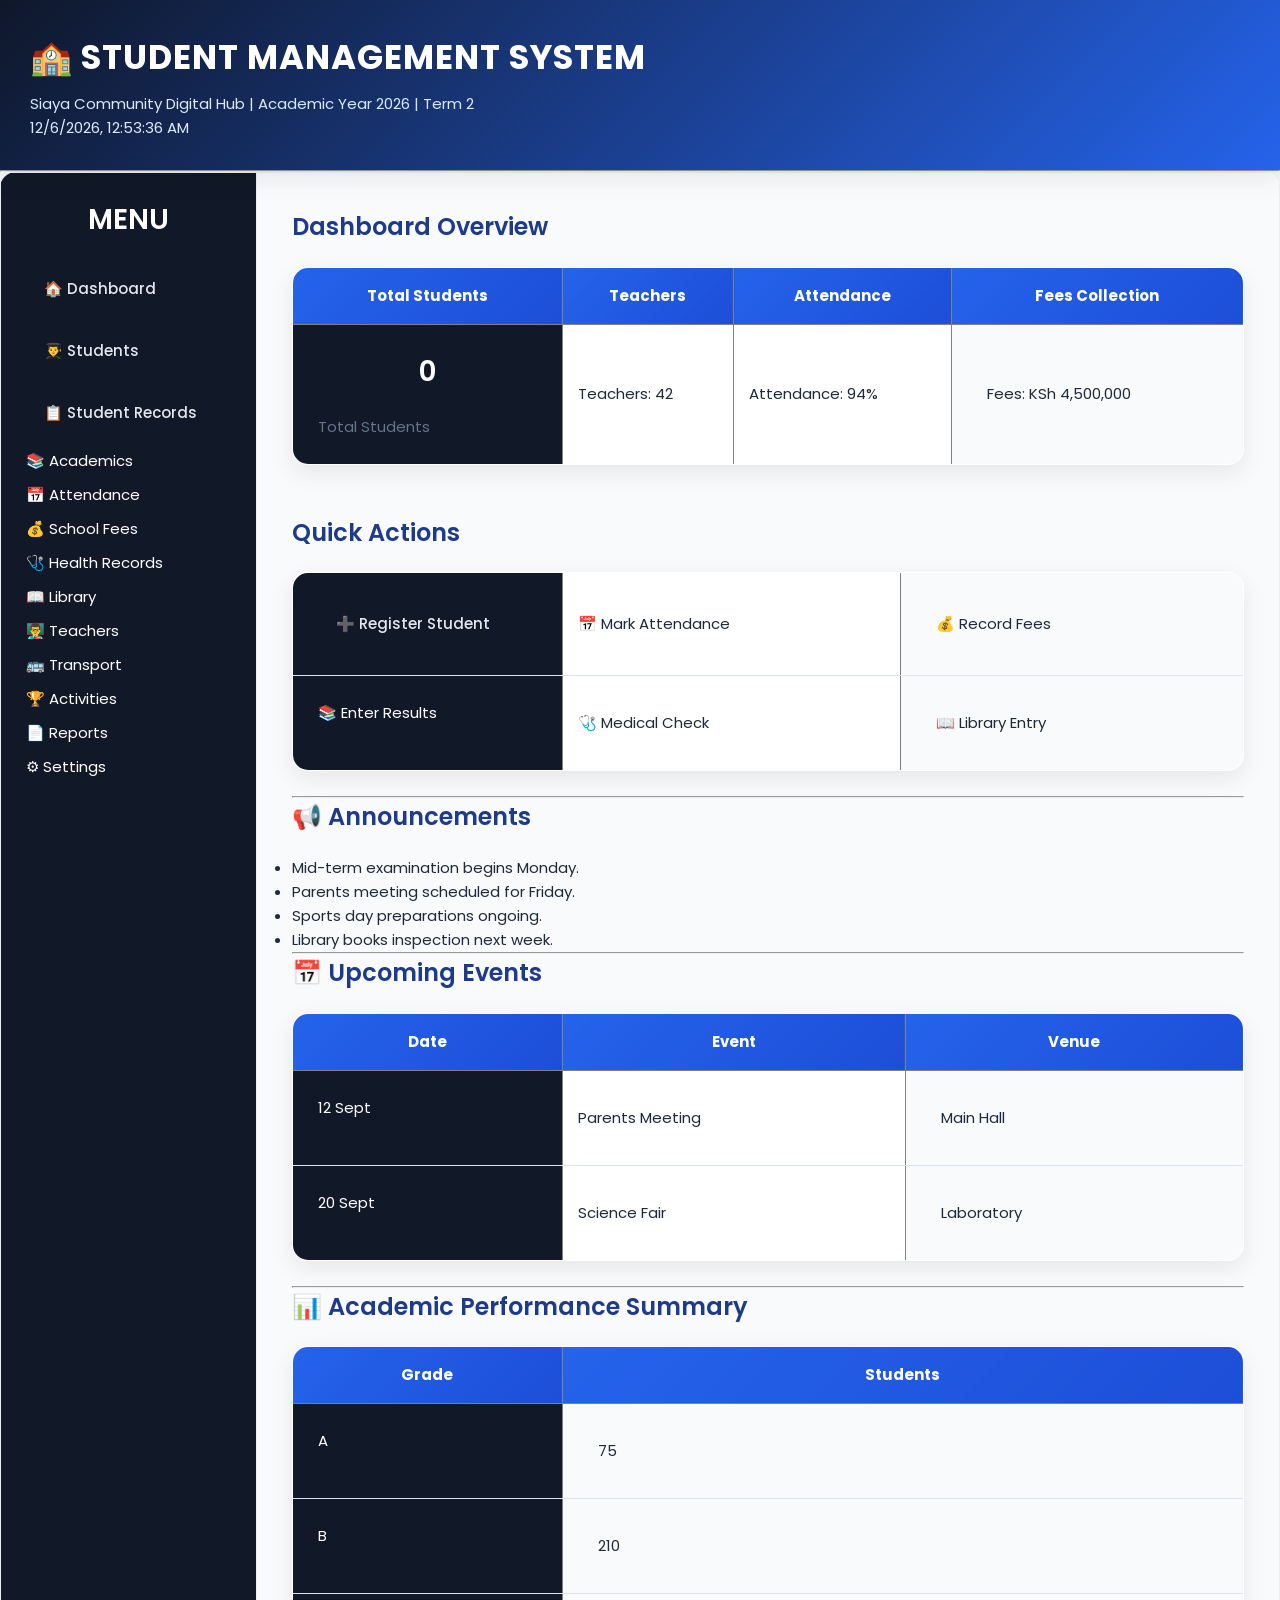
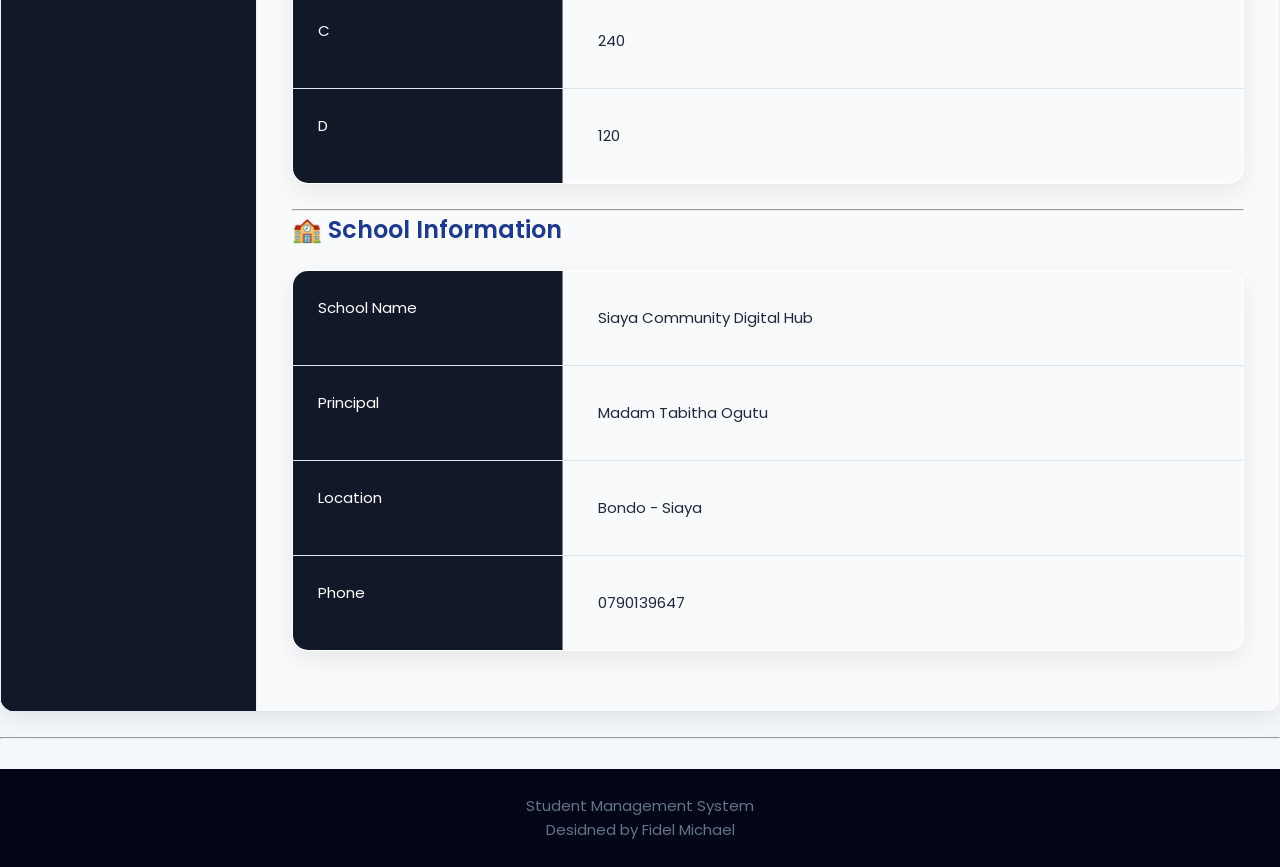
==== index.html @ 71d8a519 "first commit" ====
<!DOCTYPE html>
<html lang="en">

<head>

<meta charset="UTF-8">

<meta name="viewport" content="width=device-width, initial-scale=1.0">

<title>School Management System</title>

<link rel="stylesheet" href="style.css">

</head>


<body>


<!-- ================= HEADER ================= -->

<header>

<h1>🏫 STUDENT MANAGEMENT SYSTEM</h1>

<p>
Siaya Community Digital Hub |
Academic Year 2026 |
Term 2
</p>


<p id="currentDate"></p>



</header>


<hr>


<!-- ================= SIDEBAR ================= -->


<table width="100%" border="1">


<tr>


<td width="20%" valign="top">


<h2>MENU</h2>


<ul>

<li>
<a href="index.html">
🏠 Dashboard
</a>
</li>


<li>
<a href="student.html">
👨‍🎓 Students
</a>
</li>


<li>
<a href="student_records.html">
📋 Student Records
</a>
</li>


<li>
📚 Academics
</li>


<li>
📅 Attendance
</li>


<li>
💰 School Fees
</li>


<li>
🩺 Health Records
</li>


<li>
📖 Library
</li>


<li>
👨‍🏫 Teachers
</li>


<li>
🚌 Transport
</li>


<li>
🏆 Activities
</li>


<li>
📄 Reports
</li>


<li>
⚙ Settings
</li>


</ul>


</td>



<!-- ================= MAIN CONTENT ================= -->


<td width="80%" valign="top">


<h2>
Dashboard Overview
</h2>


<!-- STATISTICS -->


<table border="1" width="100%" cellpadding="10">


<tr>


<th>
Total Students
</th>


<th>
Teachers
</th>


<th>
Attendance
</th>


<th>
Fees Collection
</th>


</tr>



<tr>


<td>
    <h2 id="totalStudents">0</h2>

<p>Total Students</p>
</td>


<td>
Teachers: 42
</td>


<td>
Attendance: 94%
</td>


<td>
Fees: KSh 4,500,000
</td>


</tr>


</table>



<br>



<!-- QUICK ACTIONS -->


<h2>
Quick Actions
</h2>


<table border="1" width="100%" cellpadding="10">


<tr>


<td>
<a href="student.html">
➕ Register Student
</a>
</td>


<td>
📅 Mark Attendance
</td>


<td>
💰 Record Fees
</td>


</tr>



<tr>


<td>
📚 Enter Results
</td>


<td>
🩺 Medical Check
</td>


<td>
📖 Library Entry
</td>


</tr>


</table>



<hr>


<!-- ANNOUNCEMENTS -->


<h2>
📢 Announcements
</h2>


<ul>

<li>
Mid-term examination begins Monday.
</li>

<li>
Parents meeting scheduled for Friday.
</li>

<li>
Sports day preparations ongoing.
</li>

<li>
Library books inspection next week.
</li>


</ul>



<hr>



<!-- EVENTS -->


<h2>
📅 Upcoming Events
</h2>


<table border="1" width="100%">


<tr>

<th>Date</th>

<th>Event</th>

<th>Venue</th>

</tr>


<tr>

<td>
12 Sept
</td>

<td>
Parents Meeting
</td>

<td>
Main Hall
</td>

</tr>



<tr>

<td>
20 Sept
</td>

<td>
Science Fair
</td>

<td>
Laboratory
</td>

</tr>


</table>



<hr>



<!-- PERFORMANCE -->


<h2>
📊 Academic Performance Summary
</h2>



<table border="1" width="100%">


<tr>

<th>
Grade
</th>

<th>
Students
</th>

</tr>



<tr>

<td>
A
</td>

<td>
75
</td>


</tr>



<tr>

<td>
B
</td>

<td>
210
</td>


</tr>



<tr>

<td>
C
</td>

<td>
240
</td>


</tr>



<tr>

<td>
D
</td>

<td>
120
</td>


</tr>



</table>



<hr>



<!-- SCHOOL INFO -->


<h2>
🏫 School Information
</h2>



<table border="1" width="100%">


<tr>

<td>
School Name
</td>

<td>
Siaya Community Digital Hub 
</td>

</tr>


<tr>

<td>
Principal
</td>

<td>
Madam Tabitha Ogutu
</td>

</tr>


<tr>

<td>
Location
</td>

<td>
Bondo - Siaya
</td>

</tr>


<tr>

<td>
Phone
</td>

<td>
0790139647
</td>

</tr>



</table>




</td>

</tr>


</table>



<hr>



<footer>

<center>

<p>
Student Management System
</p>

<p>
Desidned by Fidel Michael
</p>


</center>


</footer>



</body>
<script src="script.js"></script>

</html>
---- style.css ----
/*=========================================================
  STUDENT MANAGEMENT SYSTEM ERP V2.0
  Developed by Fidel Michael
  Modern Professional UI
==========================================================*/

/*==============================
 GOOGLE FONT
===============================*/

@import url('https://fonts.googleapis.com/css2?family=Poppins:wght@300;400;500;600;700;800&display=swap');


/*==============================
 CSS VARIABLES
===============================*/

:root{

--primary:#2563eb;
--primary-dark:#1d4ed8;

--secondary:#0f172a;

--success:#16a34a;
--warning:#f59e0b;
--danger:#dc2626;

--white:#ffffff;

--body:#f4f7fc;

--card:#ffffff;

--border:#dbe3ee;

--text:#1e293b;

--text-light:#64748b;

--shadow:
0 8px 25px rgba(0,0,0,.08);

--shadow-hover:
0 15px 35px rgba(0,0,0,.15);

--radius:18px;

--transition:.35s;

}


/*==============================
 RESET
===============================*/

*{

margin:0;

padding:0;

box-sizing:border-box;

}


/*==============================
 BODY
===============================*/

body{

font-family:'Poppins',sans-serif;

background:var(--body);

color:var(--text);

line-height:1.6;

font-size:15px;

overflow-x:hidden;

}


/*==============================
 LINKS
===============================*/

a{

text-decoration:none;

transition:var(--transition);

}


/*==============================
 IMAGES
===============================*/

img{

max-width:100%;

display:block;

}


/*==============================
 HEADINGS
===============================*/

h1{

font-size:34px;

font-weight:700;

}

h2{

font-size:24px;

font-weight:600;

color:var(--primary);

margin-bottom:18px;

}

h3{

font-size:18px;

font-weight:600;

}


/*==============================
 PARAGRAPHS
===============================*/

p{

color:var(--text-light);

}



/*==============================
 HEADER
===============================*/

header{

background:
linear-gradient(
135deg,
#0f172a,
#2563eb);

padding:30px;

color:white;

box-shadow:
var(--shadow);

position:sticky;

top:0;

z-index:100;

}

header h1{

font-size:34px;

letter-spacing:1px;

margin-bottom:8px;

}

header p{

color:#dbeafe;

font-size:15px;

}



/* ==========================
   MAIN PAGE LAYOUT
========================== */


body > table{

    width:100%;
    border:none;

}



body > table td:first-child{


    width:270px;

    background:
    linear-gradient(
    180deg,
    #111827,
    #020617
    );


    padding:25px;

    color:white;

    vertical-align:top;


}



body > table td:last-child{


    padding:35px;

    background:#f8fafc;


}



/*==============================
 SIDEBAR
===============================*/

body>table td:first-child{

width:270px;

background:#111827;

padding:25px;

vertical-align:top;

color:white;

}

body>table td:first-child h2{

text-align:center;

font-size:28px;

color:white;

margin-bottom:20px;

}

body>table td:first-child ul{

list-style:none;

}

body>table td:first-child li{

margin:10px 0;

}

body>table td:first-child a{

display:flex;

align-items:center;

padding:14px 18px;

border-radius:12px;

font-weight:500;

color:#e2e8f0;

transition:.3s;

}

body>table td:first-child a:hover{

background:var(--primary);

transform:translateX(8px);

color:white;

box-shadow:
0 8px 20px rgba(37,99,235,.35);

}


/* ==========================
   CONTENT AREA
========================== */


h2{


    font-size:24px;

    color:#1e3a8a;

    margin-bottom:20px;


}




/*=========================================================
 DASHBOARD CARDS
=========================================================*/

.dashboard-cards{

display:grid;

grid-template-columns:repeat(auto-fit,minmax(220px,1fr));

gap:20px;

margin-bottom:30px;

}

.card{

background:var(--card);

padding:25px;

border-radius:20px;

box-shadow:var(--shadow);

transition:var(--transition);

position:relative;

overflow:hidden;

}

.card::before{

content:"";

position:absolute;

top:0;

left:0;

width:6px;

height:100%;

background:var(--primary);

}

.card:hover{

transform:translateY(-8px);

box-shadow:var(--shadow-hover);

}

.card h3{

font-size:18px;

margin-bottom:10px;

}

.card h1{

font-size:34px;

color:var(--primary);

font-weight:700;

}

.card p{

margin-top:8px;

}

/*==============================
 TABLES
===============================*/

table{

width:100%;

border-collapse:collapse;

background:white;

border-radius:16px;

overflow:hidden;

box-shadow:var(--shadow);

margin-bottom:25px;

}

th{

background:
linear-gradient(
135deg,
var(--primary),
var(--primary-dark));

color:white;

padding:16px;

font-size:15px;

}

td{

padding:15px;

border-bottom:1px solid var(--border);

}

tr{

transition:.3s;

}

tr:hover{

background:#eff6ff;

}


/*=========================================================
 FORMS
=========================================================*/

fieldset{

background:white;

border:none;

padding:25px;

margin-bottom:25px;

border-radius:20px;

box-shadow:var(--shadow);

transition:.3s;

}

fieldset:hover{

box-shadow:var(--shadow-hover);

}

legend{

background:var(--primary);

color:white;

padding:10px 20px;

border-radius:30px;

font-weight:600;

}

input,
select,
textarea{

width:100%;

padding:14px;

font-size:15px;

border-radius:12px;

border:1px solid var(--border);

background:#f8fafc;

transition:.3s;

}

input:focus,
select:focus,
textarea:focus{

border-color:var(--primary);

box-shadow:0 0 0 4px rgba(37,99,235,.15);

background:white;

outline:none;

}

/*=========================================================
 BUTTONS
=========================================================*/

button{

padding:14px 24px;

border:none;

border-radius:12px;

font-size:15px;

font-weight:600;

cursor:pointer;

margin:8px;

transition:.3s;

background:var(--primary);

color:white;

}

button:hover{

transform:translateY(-4px);

box-shadow:0 12px 25px rgba(37,99,235,.35);

}

.btn-success{

background:var(--success);

}

.btn-warning{

background:var(--warning);

}

.btn-danger{

background:var(--danger);

}

.btn-dark{

background:var(--secondary);

}



/* ==========================
   FOOTER
========================== */


footer{


    background:#020617;


    color:white;


    padding:25px;


    text-align:center;


    margin-top:30px;


}


/*=========================================================
 STATUS BADGES
=========================================================*/

.badge{

padding:8px 14px;

border-radius:25px;

font-size:13px;

font-weight:600;

display:inline-block;

}

.badge-success{

background:#dcfce7;

color:#166534;

}

.badge-warning{

background:#fef3c7;

color:#92400e;

}

.badge-danger{

background:#fee2e2;

color:#991b1b;

}

.badge-primary{

background:#dbeafe;

color:#1d4ed8;

}

::-webkit-scrollbar{

width:10px;

}

::-webkit-scrollbar-track{

background:#edf2f7;

}

::-webkit-scrollbar-thumb{

background:var(--primary);

border-radius:30px;

}

::-webkit-scrollbar-thumb:hover{

background:var(--primary-dark);

}
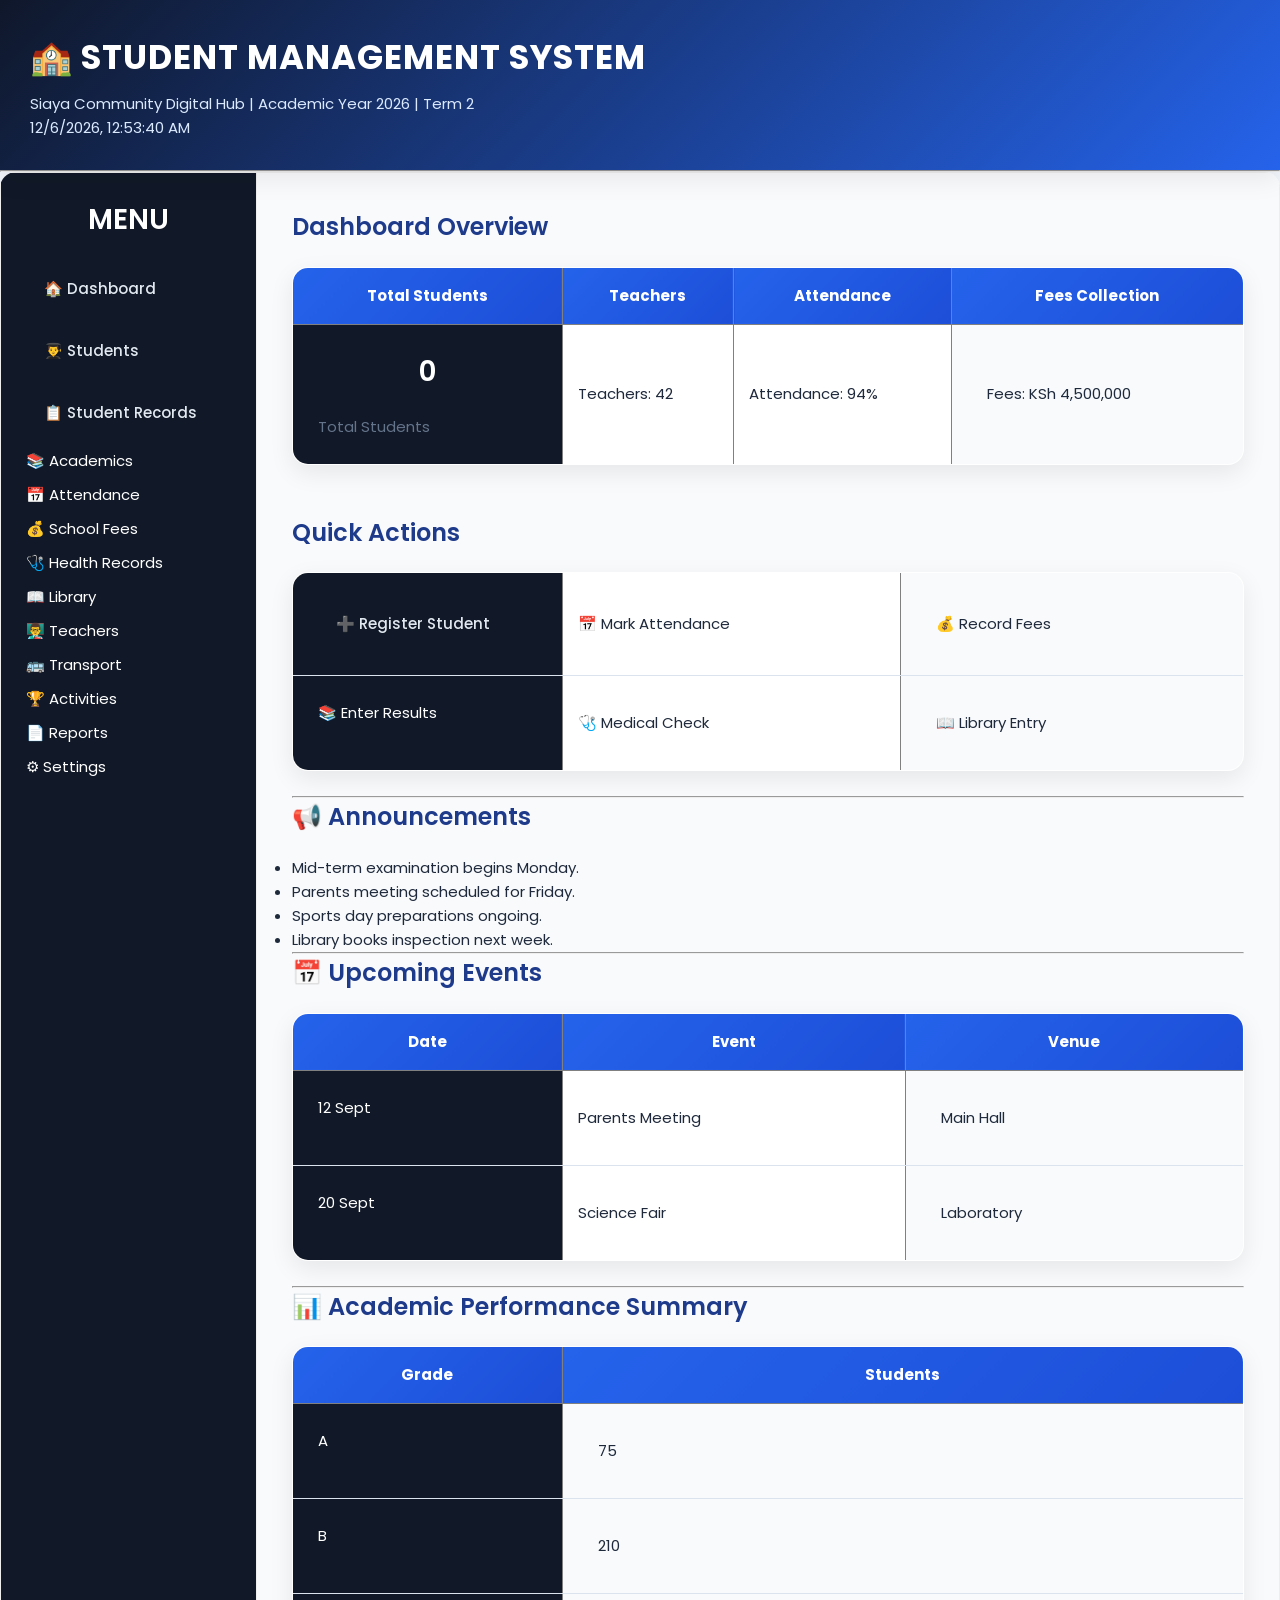
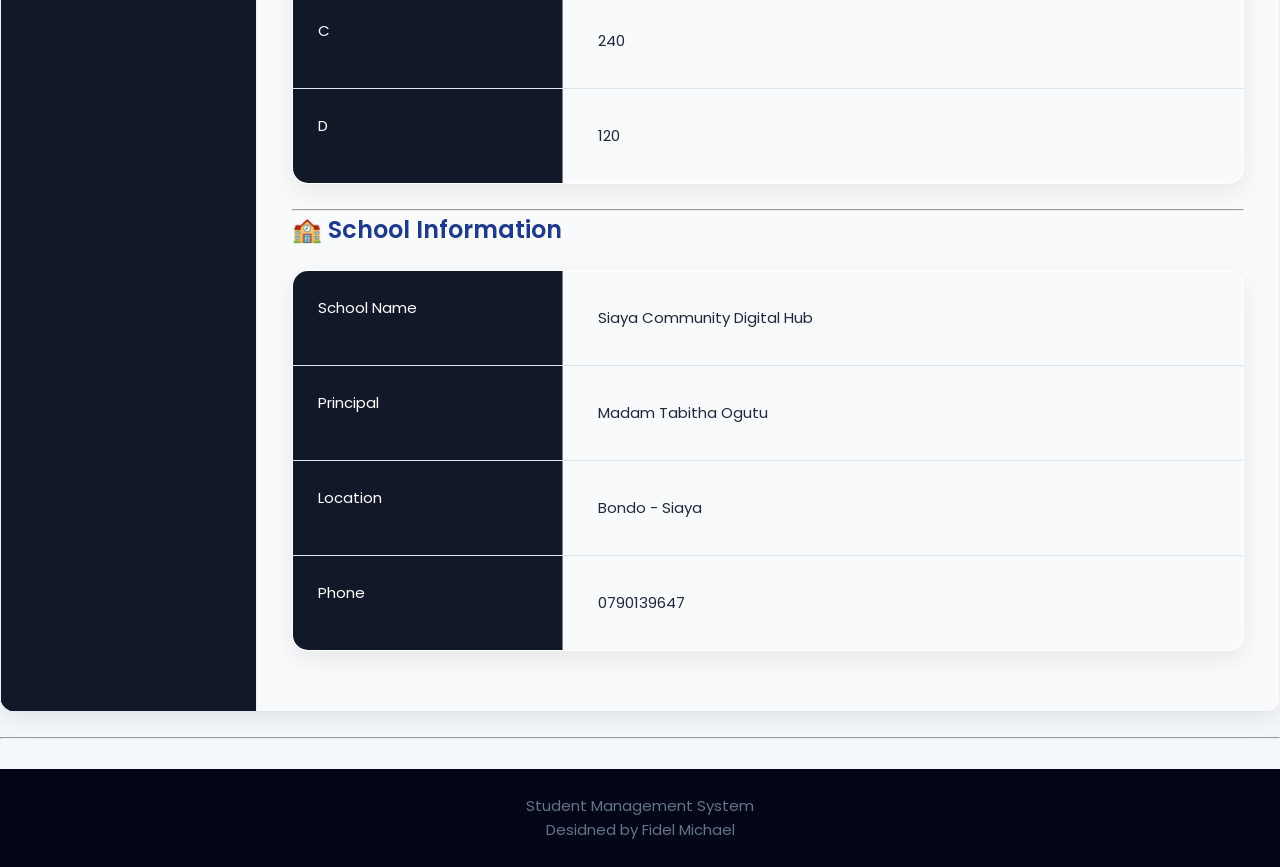
==== commit d778e746: "Update index.html" ====
--- a/index.html
+++ b/index.html
@@ -578,4 +578,4 @@
 </body>
 <script src="script.js"></script>
 
-</html>+</html>
